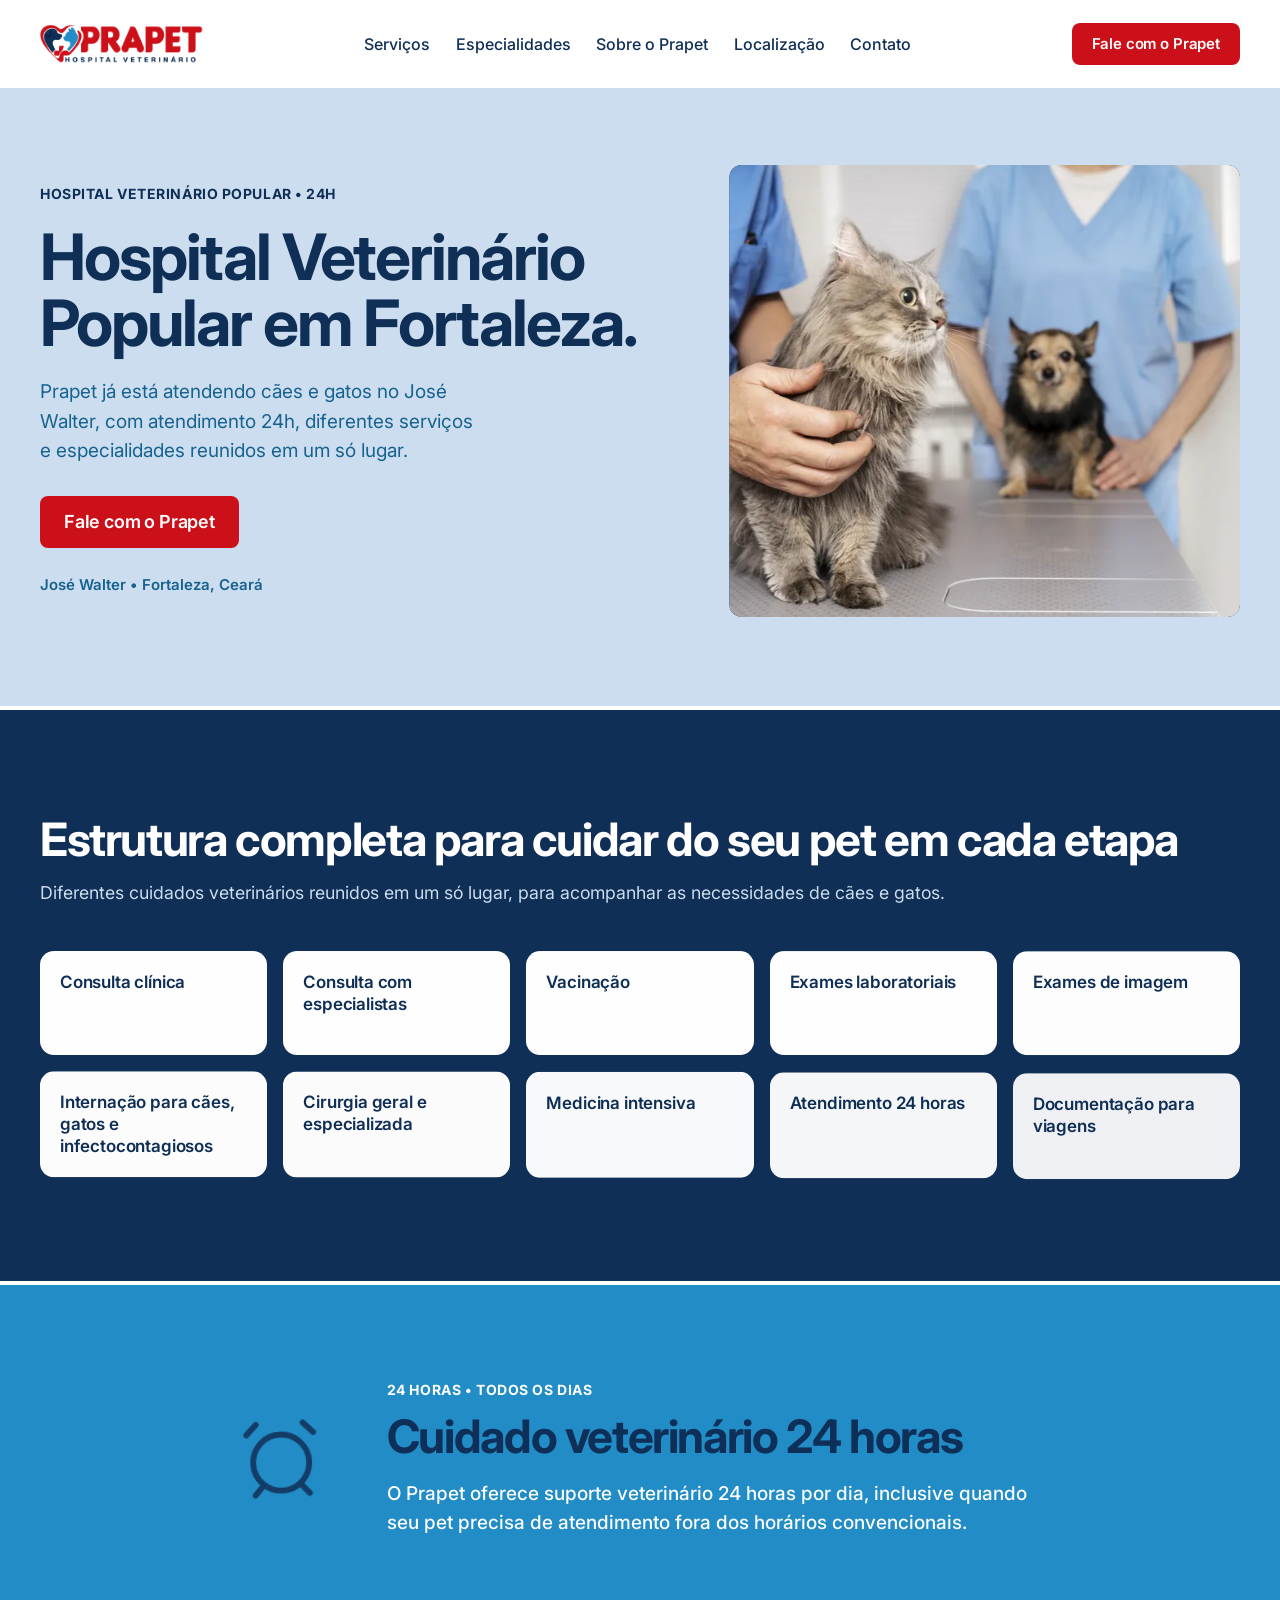
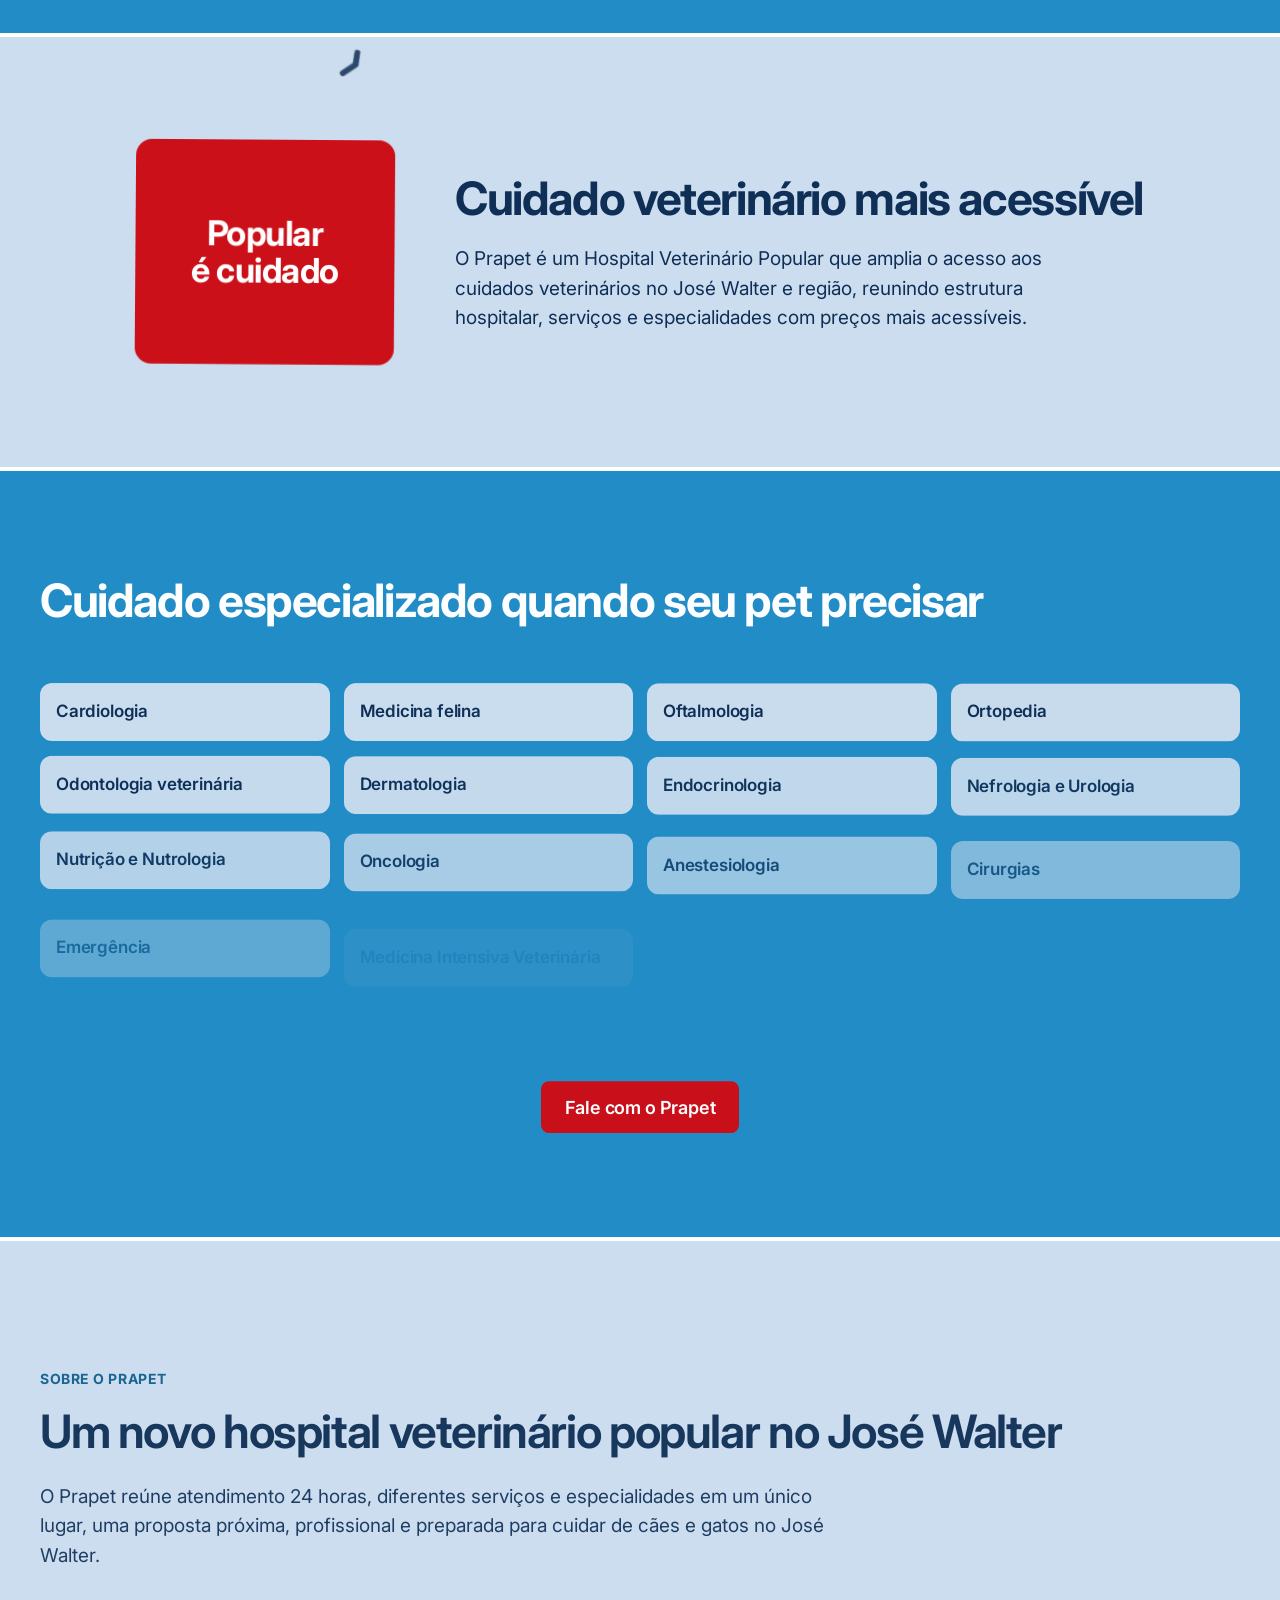
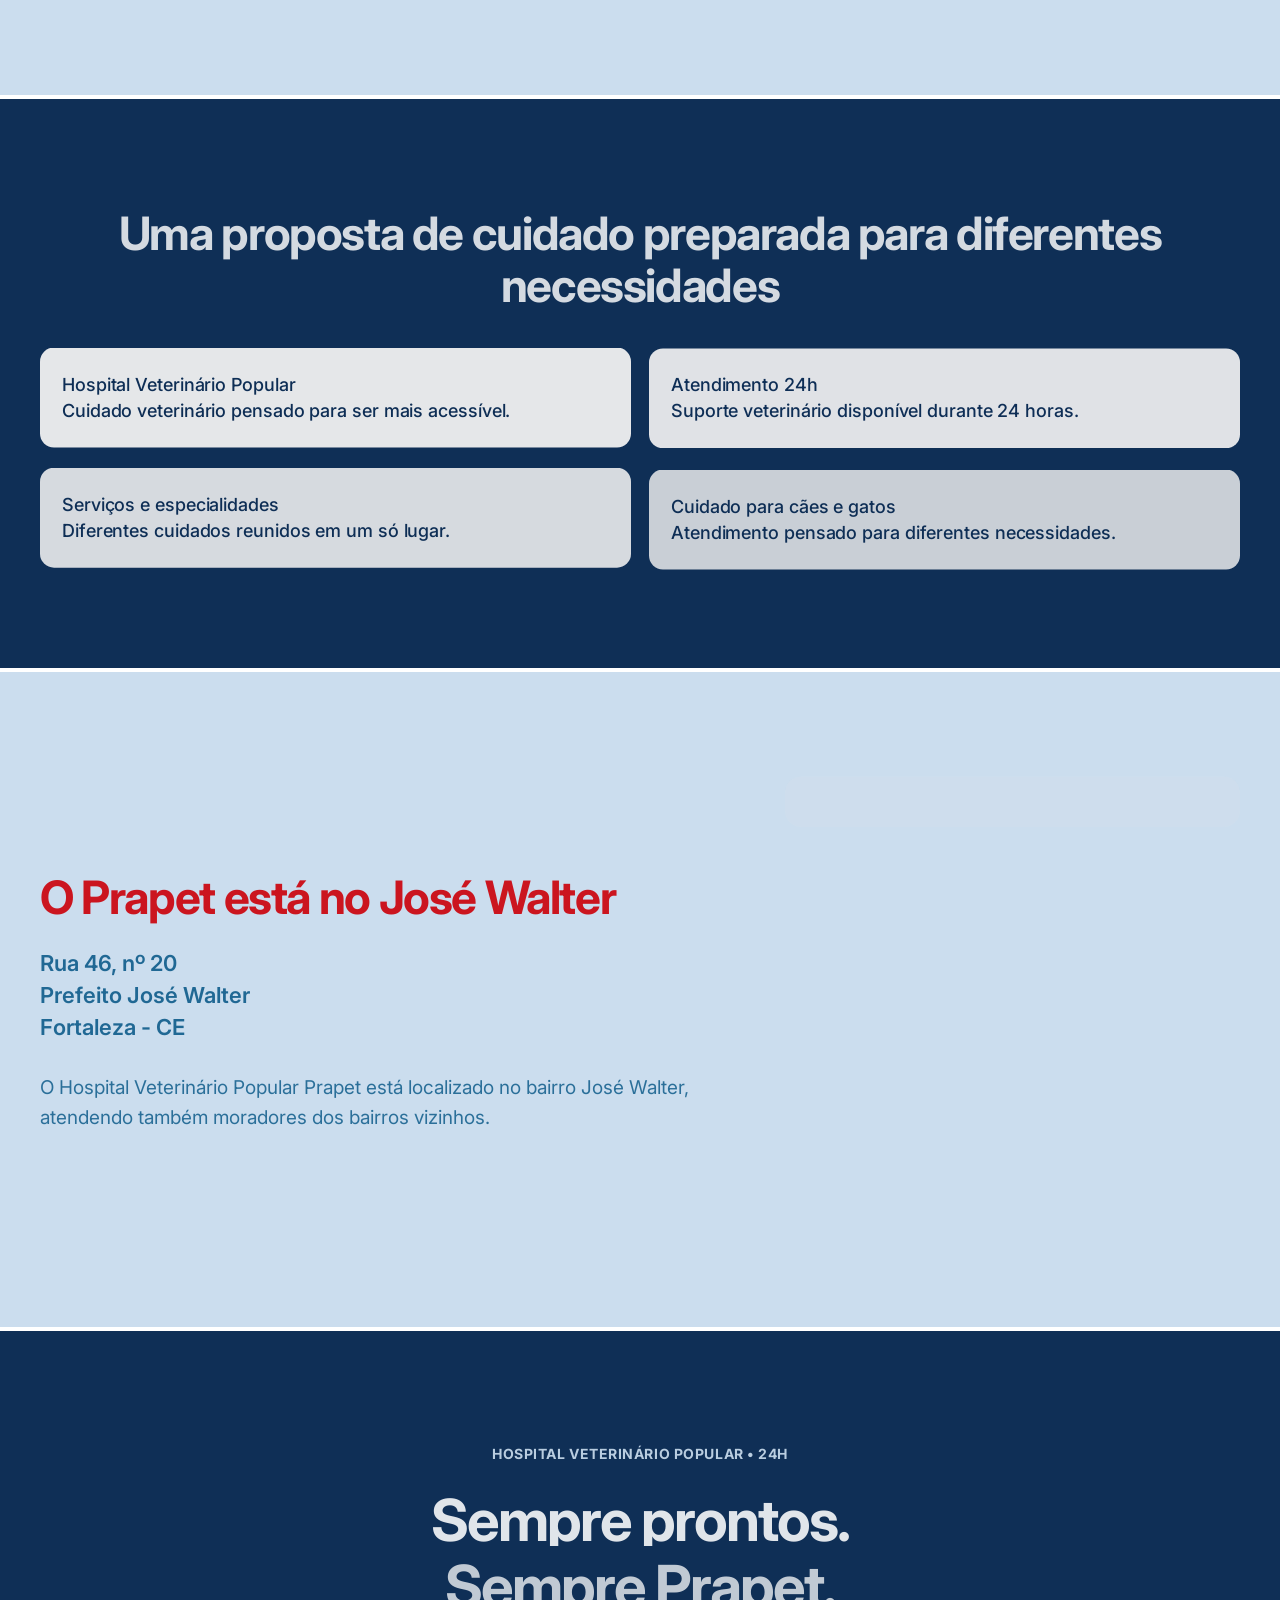
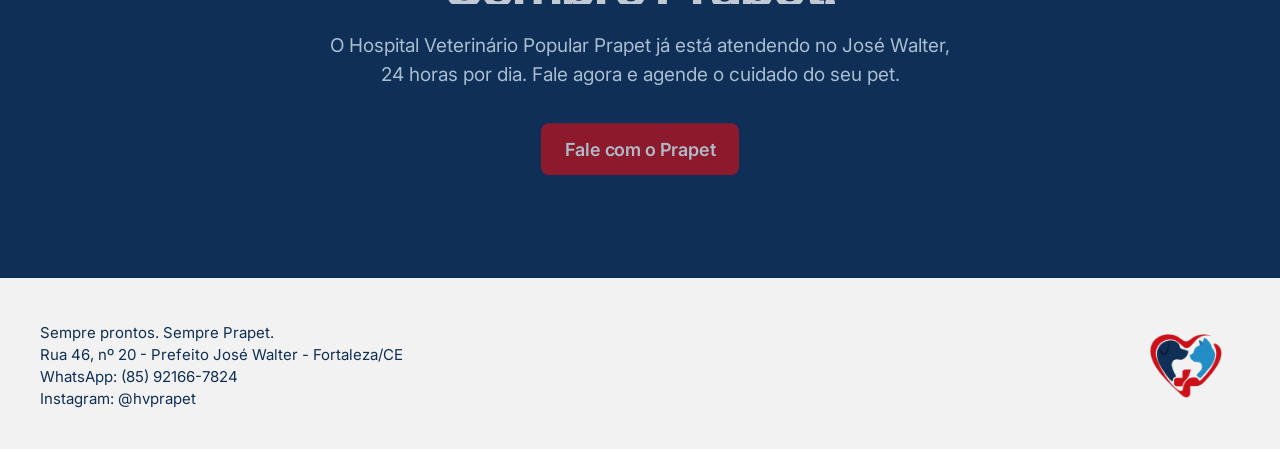
==== site/index.html @ 377caea8 "first commit" ====
<!DOCTYPE html>
<html lang="pt-BR">
<head>
  <meta charset="UTF-8">
  <meta name="viewport" content="width=device-width, initial-scale=1">
  <title>Prapet | Hospital Veterinário Popular 24h em Fortaleza</title>
  <meta name="description" content="Hospital Veterinário Popular no José Walter, em Fortaleza. Atendimento 24 horas para cães e gatos, com consultas, especialidades, cirurgias, exames e internação.">
  <meta name="theme-color" content="#0F2F56">

  <meta property="og:type" content="website">
  <meta property="og:locale" content="pt_BR">
  <meta property="og:title" content="Prapet | Hospital Veterinário Popular 24h em Fortaleza">
  <meta property="og:description" content="Atendimento 24h para cães e gatos no José Walter, com serviços e especialidades reunidos em um só lugar.">
  <meta property="og:image" content="assets/img/hero-atendimento-1400.jpg">

  <link rel="icon" type="image/png" sizes="32x32" href="assets/img/favicon-32.png">
  <link rel="apple-touch-icon" href="assets/img/apple-touch-icon.png">

  <link rel="preload" href="assets/fonts/Inter-Variable-latin.woff2" as="font" type="font/woff2" crossorigin>
  <link rel="preload" as="image" type="image/webp" imagesrcset="assets/img/hero-atendimento-900.webp 900w, assets/img/hero-atendimento-1400.webp 1400w" imagesizes="(min-width: 900px) 500px, 100vw">

  <link rel="stylesheet" href="js/vendor/lenis.css">
  <link rel="stylesheet" href="css/style.css">

  <!-- Marca o documento para os estados iniciais das animações; removido se o GSAP não carregar -->
  <script>document.documentElement.classList.add('js');</script>

  <script type="application/ld+json">
  {
    "@context": "https://schema.org",
    "@type": "VeterinaryCare",
    "name": "Prapet Hospital Veterinário",
    "description": "Hospital Veterinário Popular com atendimento 24 horas para cães e gatos.",
    "telephone": "+55 85 92166-7824",
    "address": {
      "@type": "PostalAddress",
      "streetAddress": "Rua 46, nº 20",
      "addressLocality": "Fortaleza",
      "addressRegion": "CE",
      "postalCode": "60750-600",
      "addressCountry": "BR"
    },
    "openingHoursSpecification": {
      "@type": "OpeningHoursSpecification",
      "dayOfWeek": ["Monday","Tuesday","Wednesday","Thursday","Friday","Saturday","Sunday"],
      "opens": "00:00",
      "closes": "23:59"
    },
    "sameAs": ["https://instagram.com/hvprapet"]
  }
  </script>
</head>
<body>
  <a class="skip-link" href="#conteudo">Pular para o conteúdo</a>

  <!-- CABEÇALHO -->
  <header class="site-header" id="topo">
    <div class="container header__inner">
      <a href="#inicio" class="header__brand" aria-label="Prapet Hospital Veterinário, voltar ao início">
        <picture>
          <source srcset="assets/img/prapet-logo.webp" type="image/webp">
          <img src="assets/img/prapet-logo.png" alt="Prapet Hospital Veterinário" width="400" height="96">
        </picture>
      </a>

      <nav class="header__nav" aria-label="Navegação principal">
        <ul>
          <li><a href="#servicos">Serviços</a></li>
          <li><a href="#especialidades">Especialidades</a></li>
          <li><a href="#sobre">Sobre o Prapet</a></li>
          <li><a href="#localizacao">Localização</a></li>
          <li><a href="#contato">Contato</a></li>
        </ul>
      </nav>

      <a class="btn btn--sm header__cta" href="https://wa.me/5585921667824?text=Ol%C3%A1%2C%20gostaria%20de%20falar%20com%20o%20Prapet." target="_blank" rel="noopener">Fale com o Prapet</a>

      <button class="menu-toggle" type="button" aria-expanded="false" aria-controls="menu-mobile" aria-label="Abrir menu">
        <span class="menu-toggle__bar"></span>
        <span class="menu-toggle__bar"></span>
      </button>
    </div>

    <div class="mobile-menu" id="menu-mobile" hidden>
      <nav class="container" aria-label="Navegação mobile">
        <ul>
          <li><a href="#servicos">Serviços</a></li>
          <li><a href="#especialidades">Especialidades</a></li>
          <li><a href="#sobre">Sobre o Prapet</a></li>
          <li><a href="#localizacao">Localização</a></li>
          <li><a href="#contato">Contato</a></li>
        </ul>
        <a class="btn" href="https://wa.me/5585921667824?text=Ol%C3%A1%2C%20gostaria%20de%20falar%20com%20o%20Prapet." target="_blank" rel="noopener">Fale com o Prapet</a>
      </nav>
    </div>
  </header>

  <main id="conteudo">

    <!-- HERO -->
    <section class="band band--light hero" id="inicio" aria-labelledby="hero-title">
      <div class="container hero__grid">
        <div class="hero__content">
          <p class="eyebrow" data-hero>Hospital Veterinário Popular • 24h</p>
          <h1 class="hero__title" id="hero-title">
            <span class="line"><span class="line__inner">Hospital Veterinário</span></span>
            <span class="line"><span class="line__inner">Popular em Fortaleza.</span></span>
          </h1>
          <p class="hero__lead" data-hero>Prapet já está atendendo cães e gatos no José Walter, com atendimento 24h, diferentes serviços e especialidades reunidos em um só lugar.</p>
          <a class="btn" data-hero href="https://wa.me/5585921667824?text=Ol%C3%A1%2C%20gostaria%20de%20agendar%20um%20atendimento%20no%20Prapet." target="_blank" rel="noopener">Fale com o Prapet</a>
          <p class="hero__place" data-hero>José Walter • Fortaleza, Ceará</p>
        </div>

        <figure class="hero__media">
          <picture>
            <source type="image/webp" srcset="assets/img/hero-atendimento-900.webp 900w, assets/img/hero-atendimento-1400.webp 1400w" sizes="(min-width: 900px) 500px, 100vw">
            <img src="assets/img/hero-atendimento-1400.jpg" alt="Veterinários atendendo um gato de pelo longo e um cachorro pequeno sobre a mesa de exame" width="1400" height="933" fetchpriority="high">
          </picture>
        </figure>
      </div>
    </section>

    <!-- SERVIÇOS -->
    <section class="band band--navy section" id="servicos" aria-labelledby="servicos-title">
      <div class="container">
        <header class="section__head">
          <h2 class="h2" id="servicos-title" data-reveal>Estrutura completa para cuidar do seu pet em cada etapa</h2>
          <p class="section__sub" data-reveal>Diferentes cuidados veterinários reunidos em um só lugar, para acompanhar as necessidades de cães e gatos.</p>
        </header>

        <ul class="services-grid" data-stagger>
          <li class="card card--white">Consulta clínica</li>
          <li class="card card--white">Consulta com especialistas</li>
          <li class="card card--white">Vacinação</li>
          <li class="card card--white">Exames laboratoriais</li>
          <li class="card card--white">Exames de imagem</li>
          <li class="card card--white">Internação para cães, gatos e infectocontagiosos</li>
          <li class="card card--white">Cirurgia geral e especializada</li>
          <li class="card card--white">Medicina intensiva</li>
          <li class="card card--white">Atendimento 24 horas</li>
          <li class="card card--white">Documentação para viagens</li>
        </ul>
      </div>
    </section>

    <!-- ATENDIMENTO 24H -->
    <section class="band band--blue section section--compact" aria-labelledby="h24-title">
      <div class="container h24">
        <svg class="h24__icon" viewBox="0 0 100 100" fill="none" stroke="currentColor" stroke-width="6.5" stroke-linecap="round" stroke-linejoin="round" aria-hidden="true">
          <g class="h24__bells">
            <path d="M13 22 L24 11" />
            <path d="M87 22 L76 11" />
          </g>
          <circle cx="50" cy="54" r="31" />
          <path d="M28 80 L20 89" />
          <path d="M72 80 L80 89" />
          <g class="h24__hands">
            <path d="M50 38 V55 L60 64" />
          </g>
        </svg>

        <div class="h24__text">
          <p class="eyebrow eyebrow--white" data-reveal>24 horas • Todos os dias</p>
          <h2 class="h2 h2--navy" id="h24-title" data-reveal>Cuidado veterinário 24 horas</h2>
          <p class="h24__desc" data-reveal>O Prapet oferece suporte veterinário 24 horas por dia, inclusive quando seu pet precisa de atendimento fora dos horários convencionais.</p>
        </div>
      </div>
    </section>

    <!-- MANIFESTO: CUIDADO ACESSÍVEL -->
    <section class="band band--light section" aria-labelledby="acessivel-title">
      <div class="container manifesto">
        <div class="manifesto__card" aria-hidden="true">
          <span>Popular<br>é cuidado</span>
        </div>
        <div class="manifesto__text">
          <h2 class="h2 h2--navy" id="acessivel-title" data-reveal>Cuidado veterinário mais acessível</h2>
          <p class="body-lg" data-reveal>O Prapet é um Hospital Veterinário Popular que amplia o acesso aos cuidados veterinários no José Walter e região, reunindo estrutura hospitalar, serviços e especialidades com preços mais acessíveis.</p>
        </div>
      </div>
    </section>

    <!-- ESPECIALIDADES -->
    <section class="band band--blue section" id="especialidades" aria-labelledby="especialidades-title">
      <div class="container">
        <header class="section__head section__head--wide">
          <h2 class="h2" id="especialidades-title" data-reveal>Cuidado especializado quando seu pet precisar</h2>
        </header>

        <ul class="specialties-grid" data-stagger>
          <li class="card card--light">Cardiologia</li>
          <li class="card card--light">Medicina felina</li>
          <li class="card card--light">Oftalmologia</li>
          <li class="card card--light">Ortopedia</li>
          <li class="card card--light">Odontologia veterinária</li>
          <li class="card card--light">Dermatologia</li>
          <li class="card card--light">Endocrinologia</li>
          <li class="card card--light">Nefrologia e Urologia</li>
          <li class="card card--light">Nutrição e Nutrologia</li>
          <li class="card card--light">Oncologia</li>
          <li class="card card--light">Anestesiologia</li>
          <li class="card card--light">Cirurgias</li>
          <li class="card card--light">Emergência</li>
          <li class="card card--light">Medicina Intensiva Veterinária</li>
          <li class="card card--light">Fisioterapia</li>
          <li class="card card--light">Diagnóstico por Imagem</li>
          <li class="card card--light">Patologia</li>
          <li class="card card--light">Medicina de Animais Silvestres</li>
        </ul>

        <div class="section__cta" data-reveal>
          <a class="btn" href="https://wa.me/5585921667824?text=Ol%C3%A1%2C%20gostaria%20de%20saber%20sobre%20as%20especialidades%20do%20Prapet." target="_blank" rel="noopener">Fale com o Prapet</a>
        </div>
      </div>
    </section>

    <!-- SOBRE -->
    <section class="band band--light section" id="sobre" aria-labelledby="sobre-title">
      <div class="container about">
        <p class="eyebrow eyebrow--blue" data-reveal>Sobre o Prapet</p>
        <h2 class="h2 h2--navy h2--semi" id="sobre-title" data-reveal>Um novo hospital veterinário popular no José Walter</h2>
        <p class="body-lg about__desc" data-reveal>O Prapet reúne atendimento 24 horas, diferentes serviços e especialidades em um único lugar, uma proposta próxima, profissional e preparada para cuidar de cães e gatos no José Walter.</p>
      </div>
    </section>

    <!-- PROPOSTA DE CUIDADO -->
    <section class="band band--navy section" aria-labelledby="proposta-title">
      <div class="container">
        <h2 class="h2 proposal__title" id="proposta-title" data-reveal>Uma proposta de cuidado preparada para diferentes necessidades</h2>

        <ul class="proposal-grid" data-stagger>
          <li class="card card--soft proposal__item">
            <h3>Hospital Veterinário Popular</h3>
            <p>Cuidado veterinário pensado para ser mais acessível.</p>
          </li>
          <li class="card card--soft proposal__item">
            <h3>Atendimento 24h</h3>
            <p>Suporte veterinário disponível durante 24 horas.</p>
          </li>
          <li class="card card--soft proposal__item">
            <h3>Serviços e especialidades</h3>
            <p>Diferentes cuidados reunidos em um só lugar.</p>
          </li>
          <li class="card card--soft proposal__item">
            <h3>Cuidado para cães e gatos</h3>
            <p>Atendimento pensado para diferentes necessidades.</p>
          </li>
        </ul>
      </div>
    </section>

    <!-- LOCALIZAÇÃO -->
    <section class="band band--light section" id="localizacao" aria-labelledby="localizacao-title">
      <div class="container location">
        <div class="location__text">
          <h2 class="h2 h2--red" id="localizacao-title" data-reveal>O Prapet está no José Walter</h2>
          <address class="location__address" data-reveal>
            Rua 46, nº 20<br>
            Prefeito José Walter<br>
            Fortaleza - CE
          </address>
          <p class="location__desc" data-reveal>O Hospital Veterinário Popular Prapet está localizado no bairro José Walter, atendendo também moradores dos bairros vizinhos.</p>
        </div>

        <div class="location__map">
          <iframe
            src="https://www.google.com/maps?q=Prapet+Hospital+Veterin%C3%A1rio,+Rua+46,+20,+Prefeito+Jos%C3%A9+Walter,+Fortaleza+-+CE,+60750-600&z=17&output=embed"
            title="Mapa: Prapet Hospital Veterinário, Rua 46, nº 20, Prefeito José Walter, Fortaleza - CE"
            loading="lazy"
            referrerpolicy="no-referrer-when-downgrade"
            allowfullscreen></iframe>
        </div>
      </div>
    </section>

    <!-- CTA FINAL -->
    <section class="band band--navy section section--cta" id="contato" aria-labelledby="contato-title">
      <div class="container final-cta">
        <p class="eyebrow eyebrow--light" data-reveal>Hospital Veterinário Popular • 24h</p>
        <h2 class="final-cta__title" id="contato-title">
          <span class="line"><span class="line__inner">Sempre prontos.</span></span>
          <span class="line"><span class="line__inner">Sempre Prapet.</span></span>
        </h2>
        <p class="final-cta__desc" data-reveal>O Hospital Veterinário Popular Prapet já está atendendo no José Walter, 24 horas por dia. Fale agora e agende o cuidado do seu pet.</p>
        <div data-reveal>
          <a class="btn" href="https://wa.me/5585921667824?text=Ol%C3%A1%2C%20vim%20pelo%20site%20e%20gostaria%20de%20falar%20com%20o%20Prapet." target="_blank" rel="noopener">Fale com o Prapet</a>
        </div>
      </div>
    </section>
  </main>

  <!-- RODAPÉ -->
  <footer class="site-footer">
    <div class="container footer__inner">
      <div class="footer__info">
        <p>Sempre prontos. Sempre Prapet.</p>
        <p>Rua 46, nº 20 - Prefeito José Walter - Fortaleza/CE</p>
        <p>WhatsApp: <a href="https://wa.me/5585921667824" target="_blank" rel="noopener">(85) 92166-7824</a></p>
        <p>Instagram: <a href="https://instagram.com/hvprapet" target="_blank" rel="noopener">@hvprapet</a></p>
      </div>
      <a href="#inicio" class="footer__symbol" aria-label="Voltar ao início">
        <picture>
          <source srcset="assets/img/prapet-simbolo.webp" type="image/webp">
          <img src="assets/img/prapet-simbolo.png" alt="" width="333" height="295" loading="lazy">
        </picture>
      </a>
    </div>
  </footer>

  <script src="js/vendor/gsap.min.js" defer></script>
  <script src="js/vendor/ScrollTrigger.min.js" defer></script>
  <script src="js/vendor/lenis.min.js" defer></script>
  <script src="js/main.js" defer></script>
</body>
</html>
---- site/js/vendor/lenis.css ----
html.lenis,html.lenis body{height:auto}.lenis:not(.lenis-autoToggle).lenis-stopped{overflow:clip}.lenis.lenis-smooth [data-lenis-prevent]{overscroll-behavior:contain}.lenis.lenis-smooth iframe{pointer-events:none}.lenis.lenis-autoToggle{transition-property:overflow;transition-duration:1ms;transition-behavior:allow-discrete}
---- site/css/style.css ----
/* ==========================================================================
   Prapet Hospital Veterinário — Landing page
   Paleta extraída da logo oficial (vermelho, navy, azul) + tons de apoio.
   ========================================================================== */

@font-face {
  font-family: "Inter";
  src: url("../assets/fonts/Inter-Variable-latin.woff2") format("woff2-variations"),
       url("../assets/fonts/Inter-Variable-latin.woff2") format("woff2");
  font-weight: 100 900;
  font-style: normal;
  font-display: swap;
}

:root {
  /* Marca (amostrado da logo) */
  --red: #cb1019;
  --red-hover: #a90d15;
  --navy: #0f2f56;
  --blue: #228cc6;

  /* Apoio */
  --blue-ink: #17628f;     /* azul da marca escurecido para texto sobre azul claro (AA) */
  --light: #cbddee;        /* fundo institucional claro */
  --soft: #f2f2f2;         /* cards da proposta e rodapé */
  --white: #ffffff;

  --font: "Inter", system-ui, -apple-system, "Segoe UI", Roboto, Arial, sans-serif;

  --container: 1200px;
  --gutter: clamp(20px, 4vw, 32px);
  --header-h: 88px;

  --radius-btn: 8px;
  --radius-card: 14px;
  --radius-media: 12px;

  --section-y: clamp(72px, 9vw, 104px);
  --separator: 4px;

  --ease-out: cubic-bezier(0.22, 1, 0.36, 1);
}

/* --------------------------------------------------------------------------
   Base
   -------------------------------------------------------------------------- */
*,
*::before,
*::after { box-sizing: border-box; }

html {
  -webkit-text-size-adjust: 100%;
  text-size-adjust: 100%;
}

body {
  margin: 0;
  font-family: var(--font);
  font-optical-sizing: auto;
  font-size: 1rem;
  line-height: 1.5;
  color: var(--navy);
  background: var(--white);
  -webkit-font-smoothing: antialiased;
  -moz-osx-font-smoothing: grayscale;
  text-rendering: optimizeLegibility;
  -webkit-tap-highlight-color: transparent;
}

h1, h2, h3, p, ul, figure, address { margin: 0; }
ul { padding: 0; list-style: none; }
img, svg, iframe { display: block; max-width: 100%; }
img { height: auto; }
address { font-style: normal; }
a { color: inherit; }

:focus-visible {
  outline: 3px solid var(--red);
  outline-offset: 3px;
  border-radius: 4px;
}

::selection { background: var(--red); color: var(--white); }

.skip-link {
  position: absolute;
  left: 16px;
  top: -60px;
  z-index: 100;
  padding: 10px 16px;
  background: var(--navy);
  color: var(--white);
  border-radius: var(--radius-btn);
  font-weight: 600;
  text-decoration: none;
  transition: top 0.2s;
}
.skip-link:focus { top: 12px; }

.container {
  width: 100%;
  max-width: calc(var(--container) + var(--gutter) * 2);
  margin-inline: auto;
  padding-inline: var(--gutter);
}

/* --------------------------------------------------------------------------
   Tipografia
   -------------------------------------------------------------------------- */
.eyebrow {
  font-size: 0.875rem;
  font-weight: 700;
  letter-spacing: 0.04em;
  line-height: 1.3;
  text-transform: uppercase;
}
.eyebrow--white { color: var(--white); }
.eyebrow--blue  { color: var(--blue-ink); }
.eyebrow--light { color: var(--light); }

.h2 {
  font-size: clamp(1.875rem, 1.25rem + 2.1vw, 2.875rem);
  font-weight: 700;
  line-height: 1.12;
  letter-spacing: -0.03em;
  color: var(--white);
  text-wrap: pretty;
}
.h2--navy { color: var(--navy); }
.h2--red  { color: var(--red); }
.h2--semi { font-weight: 650; }

.body-lg {
  font-size: clamp(1.0625rem, 1rem + 0.25vw, 1.1875rem);
  line-height: 1.55;
}

/* Máscara para revelar linhas (títulos animados) */
.line { display: block; overflow: hidden; padding-bottom: 0.08em; margin-bottom: -0.08em; }
.line__inner { display: block; }

/* --------------------------------------------------------------------------
   Botão
   -------------------------------------------------------------------------- */
.btn {
  display: inline-flex;
  align-items: center;
  justify-content: center;
  min-height: 52px;
  padding: 0 24px;
  border-radius: var(--radius-btn);
  background: var(--red);
  color: var(--white);
  font-size: 1.125rem;
  font-weight: 600;
  letter-spacing: -0.01em;
  text-decoration: none;
  white-space: nowrap;
  transition: background-color 0.25s var(--ease-out), transform 0.25s var(--ease-out);
}
.btn:hover { background: var(--red-hover); }
.btn:active { transform: scale(0.97); }
.btn--sm {
  min-height: 42px;
  padding: 0 20px;
  font-size: 0.9375rem;
}

/* --------------------------------------------------------------------------
   Faixas de cor (seções)
   -------------------------------------------------------------------------- */
.band--light { background: var(--light); }
.band--navy  { background: var(--navy); }
.band--blue  { background: var(--blue); }

/* Linha branca fina entre as faixas, como no original */
.band + .band { border-top: var(--separator) solid var(--white); }

.section { padding-block: var(--section-y); }
.section--compact { padding-block: clamp(64px, 7.5vw, 96px); }

[id] { scroll-margin-top: var(--header-h); }

.section__head { max-width: 1140px; margin-bottom: clamp(32px, 4vw, 44px); }
.section__head--wide { margin-bottom: clamp(36px, 5vw, 56px); }
.section__sub {
  margin-top: 14px;
  font-size: clamp(1rem, 0.95rem + 0.2vw, 1.125rem);
  line-height: 1.5;
  color: var(--light);
}
.section__cta {
  display: flex;
  justify-content: center;
  margin-top: clamp(40px, 5vw, 52px);
}

/* --------------------------------------------------------------------------
   Cards
   -------------------------------------------------------------------------- */
.card {
  border-radius: var(--radius-card);
  color: var(--navy);
}
.card--white { background: var(--white); }
.card--light { background: var(--light); }
.card--soft  { background: var(--soft); }

/* --------------------------------------------------------------------------
   Cabeçalho
   -------------------------------------------------------------------------- */
.site-header {
  position: sticky;
  top: 0;
  z-index: 50;
  background: var(--white);
  transition: box-shadow 0.3s var(--ease-out);
}
.site-header.is-scrolled { box-shadow: 0 1px 0 rgba(15, 47, 86, 0.08), 0 8px 24px -12px rgba(15, 47, 86, 0.18); }

.header__inner {
  display: flex;
  align-items: center;
  justify-content: space-between;
  gap: 24px;
  height: var(--header-h);
}

.header__brand { display: block; flex-shrink: 0; }
.header__brand img { width: 164px; }

.header__nav ul {
  display: flex;
  gap: clamp(16px, 2vw, 26px);
}
.header__nav a {
  position: relative;
  font-size: 1rem;
  font-weight: 500;
  text-decoration: none;
  color: var(--navy);
  padding-block: 8px;
}
.header__nav a::after {
  content: "";
  position: absolute;
  left: 0;
  right: 0;
  bottom: 2px;
  height: 2px;
  border-radius: 2px;
  background: var(--red);
  transform: scaleX(0);
  transform-origin: right;
  transition: transform 0.35s var(--ease-out);
}
.header__nav a:hover::after,
.header__nav a.is-active::after {
  transform: scaleX(1);
  transform-origin: left;
}

.menu-toggle {
  display: none;
  position: relative;
  width: 44px;
  height: 44px;
  margin-right: -10px;
  padding: 0;
  border: 0;
  background: transparent;
  cursor: pointer;
}
.menu-toggle__bar {
  position: absolute;
  left: 11px;
  width: 22px;
  height: 2px;
  border-radius: 2px;
  background: var(--navy);
  transition: transform 0.35s var(--ease-out);
}
.menu-toggle__bar:first-child { top: 17px; }
.menu-toggle__bar:last-child  { top: 25px; }
.menu-toggle[aria-expanded="true"] .menu-toggle__bar:first-child { transform: translateY(4px) rotate(45deg); }
.menu-toggle[aria-expanded="true"] .menu-toggle__bar:last-child  { transform: translateY(-4px) rotate(-45deg); }

.mobile-menu {
  position: absolute;
  top: 100%;
  left: 0;
  right: 0;
  height: calc(100dvh - var(--header-h));
  background: var(--white);
  border-top: 1px solid rgba(15, 47, 86, 0.08);
  overflow-y: auto;
  overscroll-behavior: contain;
}
.mobile-menu nav {
  display: flex;
  flex-direction: column;
  gap: 32px;
  padding-block: 24px 40px;
}
.mobile-menu li { border-bottom: 1px solid rgba(15, 47, 86, 0.1); }
.mobile-menu li a {
  display: block;
  padding: 18px 0;
  font-size: 1.375rem;
  font-weight: 600;
  letter-spacing: -0.02em;
  text-decoration: none;
}
.mobile-menu .btn { width: 100%; }

/* --------------------------------------------------------------------------
   Hero
   -------------------------------------------------------------------------- */
.hero { padding-block: clamp(48px, 6vw, 84px) clamp(64px, 7vw, 100px); }

.hero__grid {
  display: grid;
  grid-template-columns: minmax(0, 1.2fr) minmax(0, 1fr);
  align-items: center;
  gap: clamp(32px, 6vw, 96px);
}

.hero__content .eyebrow { margin-bottom: 20px; }

.hero__title {
  font-size: clamp(2.5rem, 1.1rem + 4.6vw, 4rem);
  font-weight: 700;
  line-height: 1.03;
  letter-spacing: -0.032em;
  color: var(--navy);
}

.hero__lead {
  max-width: 440px;
  margin-top: 22px;
  font-size: clamp(1.0625rem, 1rem + 0.25vw, 1.1875rem);
  line-height: 1.55;
  color: var(--blue-ink);
}

.hero__content .btn { margin-top: 30px; }

.hero__place {
  margin-top: 26px;
  font-size: 0.9375rem;
  font-weight: 600;
  color: var(--blue-ink);
}

.hero__media {
  position: relative;
  aspect-ratio: 489 / 433;
  border-radius: var(--radius-media);
  overflow: hidden;
  background: var(--navy);
}
.hero__media picture,
.hero__media img {
  width: 100%;
  height: 100%;
}
.hero__media img {
  object-fit: cover;
  object-position: 58% 50%;
  transform-origin: 50% 50%;
}

/* --------------------------------------------------------------------------
   Serviços
   -------------------------------------------------------------------------- */
.services-grid {
  display: grid;
  grid-template-columns: repeat(5, minmax(0, 1fr));
  gap: 16px;
}
.services-grid .card {
  min-height: 104px;
  padding: 20px;
  font-size: 1.0625rem;
  font-weight: 600;
  line-height: 1.3;
  letter-spacing: -0.01em;
}

/* --------------------------------------------------------------------------
   Atendimento 24h
   -------------------------------------------------------------------------- */
.h24 {
  display: flex;
  align-items: center;
  justify-content: center;
  gap: clamp(24px, 4.5vw, 60px);
}
.h24__icon {
  flex-shrink: 0;
  width: clamp(72px, 8vw, 96px);
  color: var(--navy);
  overflow: visible;
}
.h24__bells, .h24__hands { transform-box: view-box; }
.h24__bells { transform-origin: 50% 54%; }
.h24__hands { transform-origin: 50% 55%; }
.h24__text { max-width: 660px; }
.h24__text .eyebrow { margin-bottom: 12px; }
.h24__desc {
  margin-top: 16px;
  font-size: clamp(1.0625rem, 1rem + 0.25vw, 1.1875rem);
  font-weight: 500;
  line-height: 1.55;
  color: var(--white);
}

/* --------------------------------------------------------------------------
   Manifesto
   -------------------------------------------------------------------------- */
.manifesto {
  display: flex;
  align-items: center;
  justify-content: center;
  gap: clamp(32px, 5vw, 62px);
}
.manifesto__card {
  flex-shrink: 0;
  display: grid;
  place-items: center;
  width: 256px;
  aspect-ratio: 256 / 222;
  padding: 24px;
  border-radius: 16px;
  background: var(--red);
  color: var(--white);
  text-align: center;
  font-size: clamp(1.75rem, 1.4rem + 1vw, 2.125rem);
  font-weight: 700;
  line-height: 1.05;
  letter-spacing: -0.02em;
}
.manifesto__text { max-width: 760px; }
.manifesto__text .body-lg { margin-top: 20px; max-width: 600px; }

/* --------------------------------------------------------------------------
   Especialidades
   -------------------------------------------------------------------------- */
.specialties-grid {
  display: grid;
  grid-template-columns: repeat(4, minmax(0, 1fr));
  gap: 14px;
}
.specialties-grid .card {
  display: flex;
  align-items: center;
  min-height: 58px;
  padding: 12px 16px;
  border-radius: 12px;
  font-size: 1.0625rem;
  font-weight: 600;
  line-height: 1.25;
  letter-spacing: -0.01em;
}

/* --------------------------------------------------------------------------
   Sobre
   -------------------------------------------------------------------------- */
.about { padding-block: clamp(8px, 2vw, 24px); }
.about .eyebrow { margin-bottom: 18px; }
.about .h2 { max-width: 1060px; }
.about__desc { max-width: 820px; margin-top: 22px; }

/* --------------------------------------------------------------------------
   Proposta de cuidado
   -------------------------------------------------------------------------- */
.proposal__title {
  max-width: 1060px;
  margin: 0 auto clamp(32px, 3.5vw, 40px);
  text-align: center;
}
.proposal-grid {
  display: grid;
  grid-template-columns: repeat(2, minmax(0, 1fr));
  gap: 18px;
}
.proposal__item {
  padding: 24px 22px;
  font-size: 1.125rem;
  font-weight: 500;
  line-height: 1.45;
}
.proposal__item h3,
.proposal__item p {
  font: inherit;
  letter-spacing: -0.005em;
}

/* --------------------------------------------------------------------------
   Localização
   -------------------------------------------------------------------------- */
.location {
  display: grid;
  grid-template-columns: minmax(0, 1fr) minmax(0, 455px);
  align-items: center;
  gap: clamp(32px, 6vw, 96px);
}
.location__address {
  margin-top: 24px;
  font-size: clamp(1.1875rem, 1.1rem + 0.35vw, 1.375rem);
  font-weight: 600;
  line-height: 1.45;
  color: var(--blue-ink);
}
.location__desc {
  max-width: 660px;
  margin-top: 28px;
  font-size: clamp(1.0625rem, 1rem + 0.25vw, 1.1875rem);
  line-height: 1.55;
  color: var(--blue-ink);
}
.location__map {
  aspect-ratio: 455 / 447;
  border-radius: 16px;
  overflow: hidden;
  background: #e5e3df;
  box-shadow: 0 0 0 1px rgba(34, 140, 198, 0.35);
}
.location__map iframe {
  width: 100%;
  height: 100%;
  border: 0;
}

/* --------------------------------------------------------------------------
   CTA final
   -------------------------------------------------------------------------- */
.section--cta { padding-block: clamp(80px, 10vw, 112px); }
.final-cta {
  display: flex;
  flex-direction: column;
  align-items: center;
  text-align: center;
}
.final-cta__title {
  margin-top: 22px;
  font-size: clamp(2.5rem, 1.4rem + 3.6vw, 3.625rem);
  font-weight: 700;
  line-height: 1;
  letter-spacing: -0.035em;
  color: var(--white);
}
.final-cta__desc {
  max-width: 620px;
  margin: 26px 0 30px;
  font-size: clamp(1.0625rem, 1rem + 0.25vw, 1.1875rem);
  line-height: 1.55;
  color: var(--light);
}

/* --------------------------------------------------------------------------
   Rodapé
   -------------------------------------------------------------------------- */
.site-footer {
  background: var(--soft);
  padding-block: 44px 40px;
}
.footer__inner {
  display: flex;
  align-items: center;
  justify-content: space-between;
  gap: 32px;
}
.footer__info {
  font-size: 0.9375rem;
  line-height: 1.45;
  color: var(--navy);
}
.footer__info a {
  text-decoration: none;
  background: linear-gradient(currentColor, currentColor) 0 100% / 0 1px no-repeat;
  transition: background-size 0.35s var(--ease-out);
}
.footer__info a:hover { background-size: 100% 1px; }
.footer__symbol { display: block; flex-shrink: 0; margin-right: 18px; }
.footer__symbol img { width: 72px; transition: transform 0.4s var(--ease-out); }
.footer__symbol:hover img { transform: scale(1.06) rotate(-4deg); }

/* --------------------------------------------------------------------------
   Estados iniciais das animações (apenas com JS + GSAP ativos)
   -------------------------------------------------------------------------- */
html.js [data-hero],
html.js [data-reveal],
html.js [data-stagger] > *,
html.js .line__inner,
html.js .hero__media,
html.js .manifesto__card,
html.js .location__map { visibility: hidden; }

/* --------------------------------------------------------------------------
   Responsivo
   -------------------------------------------------------------------------- */
@media (max-width: 1100px) {
  .services-grid { grid-template-columns: repeat(3, minmax(0, 1fr)); }
  .specialties-grid { grid-template-columns: repeat(3, minmax(0, 1fr)); }
}

@media (max-width: 960px) {
  :root { --header-h: 72px; }

  .header__nav,
  .header__cta { display: none; }
  .menu-toggle { display: block; }
  .header__brand img { width: 140px; }

  .hero__grid,
  .location { grid-template-columns: 1fr; }
  .hero__media { max-width: 620px; }
  .location__map { max-width: 620px; aspect-ratio: 4 / 3; }

  .manifesto { flex-direction: column; align-items: flex-start; }
  .manifesto__card { width: 220px; }
}

@media (max-width: 720px) {
  .services-grid,
  .specialties-grid { grid-template-columns: repeat(2, minmax(0, 1fr)); }
  .proposal-grid { grid-template-columns: 1fr; }

  .h24 { flex-direction: column; align-items: flex-start; }

  .footer__inner { align-items: flex-end; }
  .footer__symbol { margin-right: 0; }
  .footer__symbol img { width: 56px; }
}

@media (max-width: 480px) {
  .services-grid { gap: 10px; }
  .services-grid .card { min-height: 96px; padding: 16px; font-size: 1rem; }
  .specialties-grid { grid-template-columns: 1fr; gap: 10px; }
  .hero__content .btn,
  .section__cta .btn,
  .final-cta .btn { width: 100%; }
  .final-cta > div { width: 100%; }
  .location__map { aspect-ratio: 1; }
}

@media (prefers-reduced-motion: reduce) {
  *,
  *::before,
  *::after {
    transition-duration: 0.01ms !important;
    animation-duration: 0.01ms !important;
  }
}
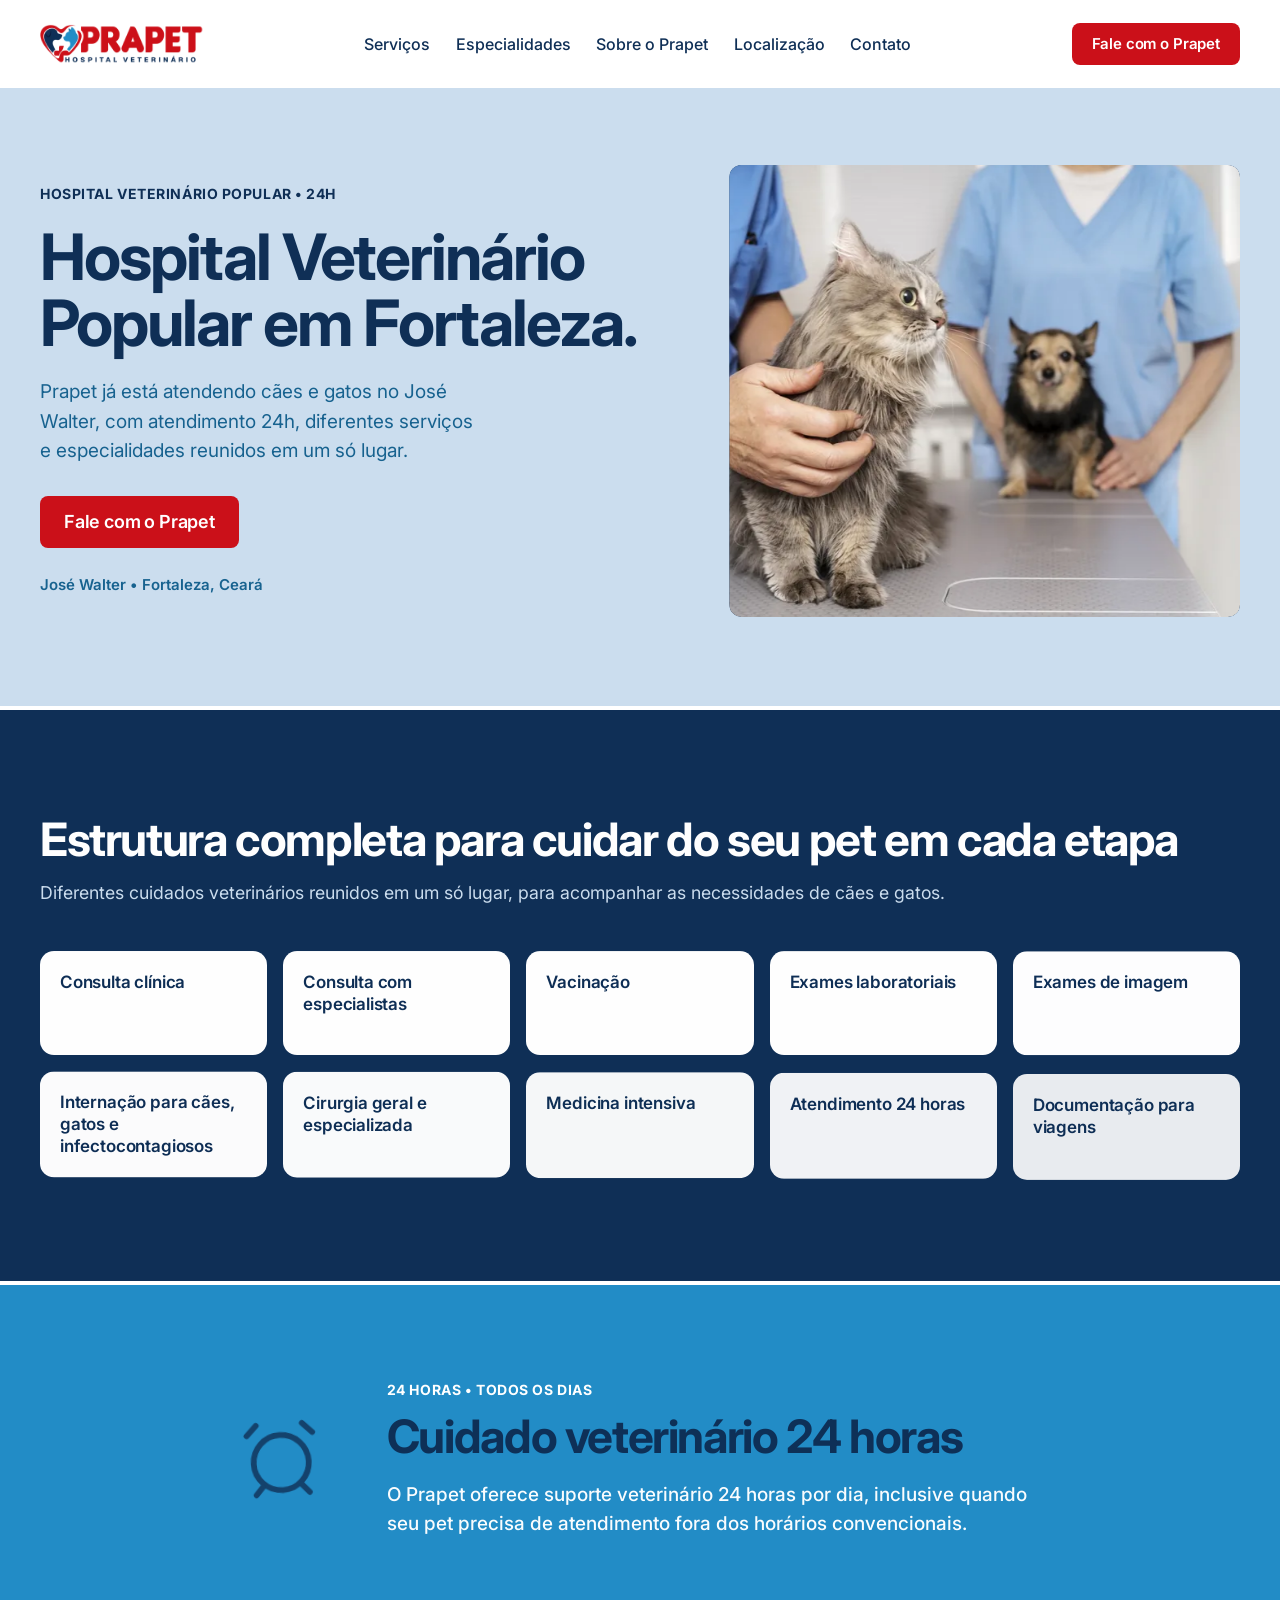
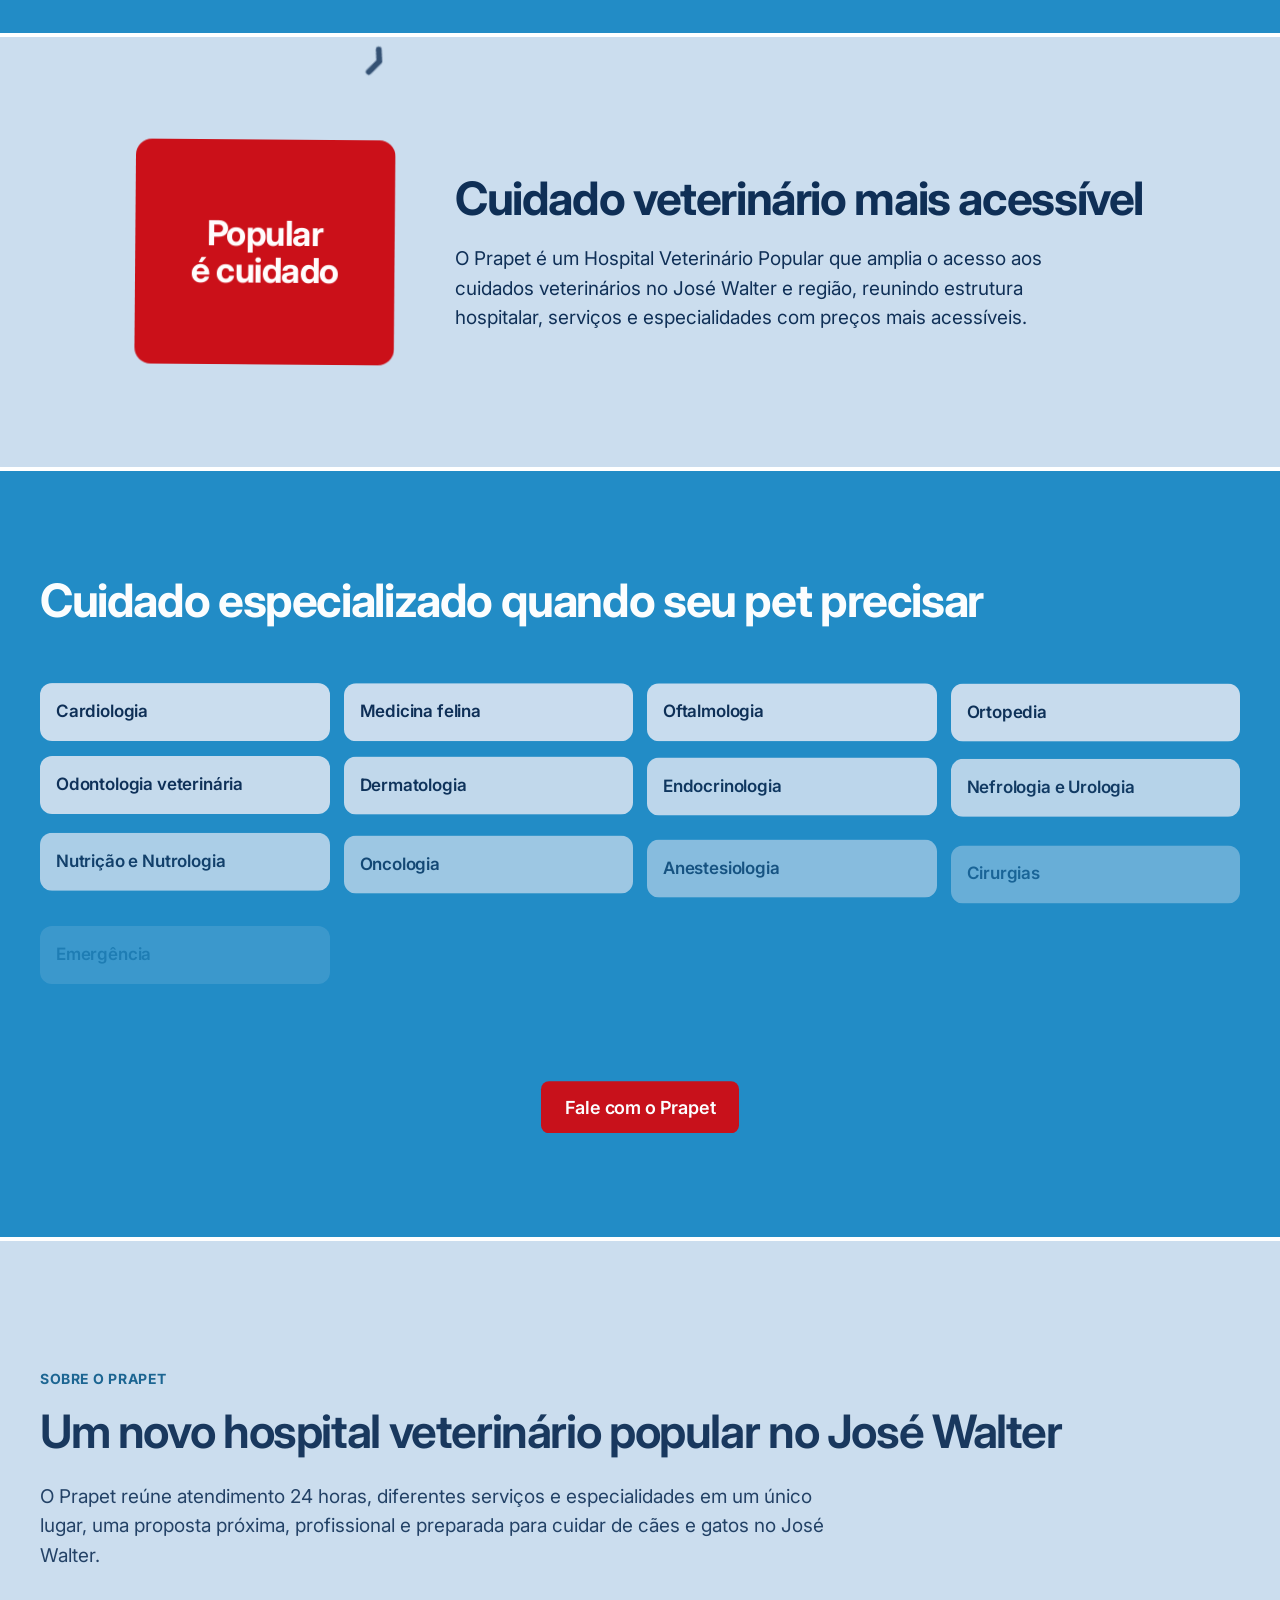
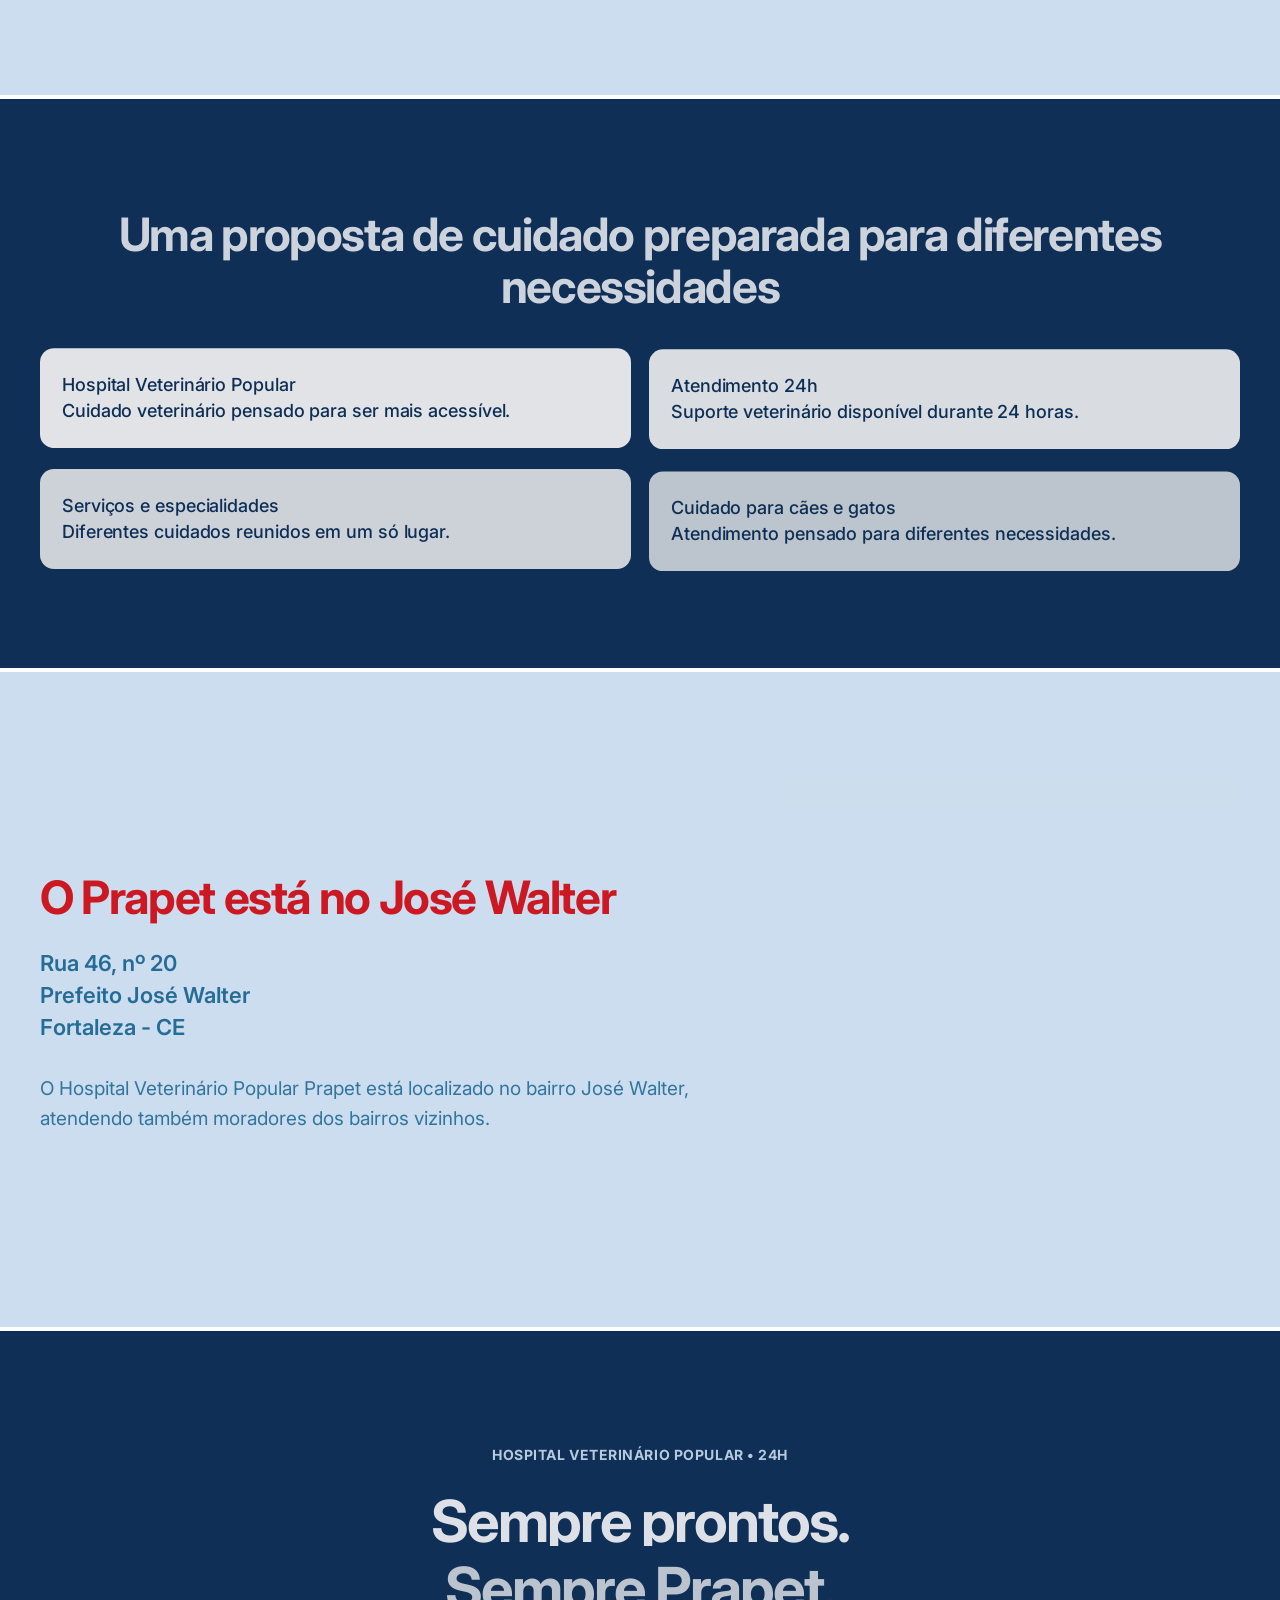
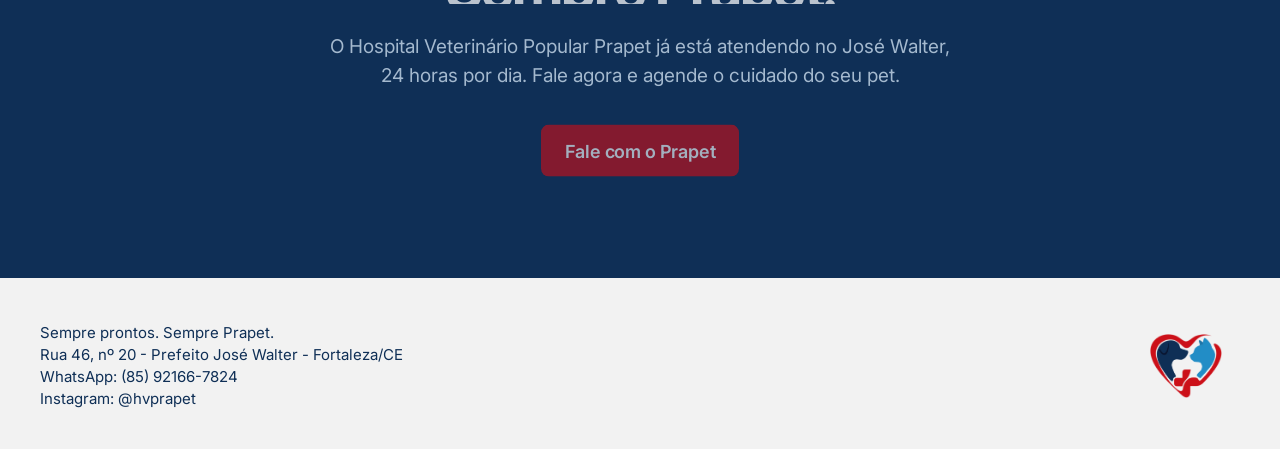
==== commit 0782bea2: "Integrate Google Tag Manager into index.html Added Google Tag Manager script for tracking." ====
--- a/site/index.html
+++ b/site/index.html
@@ -1,6 +1,13 @@
 <!DOCTYPE html>
 <html lang="pt-BR">
 <head>
+  <!-- Google Tag Manager -->
+<script>(function(w,d,s,l,i){w[l]=w[l]||[];w[l].push({'gtm.start':
+new Date().getTime(),event:'gtm.js'});var f=d.getElementsByTagName(s)[0],
+j=d.createElement(s),dl=l!='dataLayer'?'&l='+l:'';j.async=true;j.src=
+'https://www.googletagmanager.com/gtm.js?id='+i+dl;f.parentNode.insertBefore(j,f);
+})(window,document,'script','dataLayer','GTM-TKZ73D9L');</script>
+<!-- End Google Tag Manager -->
   <meta charset="UTF-8">
   <meta name="viewport" content="width=device-width, initial-scale=1">
   <title>Prapet | Hospital Veterinário Popular 24h em Fortaleza</title>
@@ -51,6 +58,10 @@
   </script>
 </head>
 <body>
+  <!-- Google Tag Manager (noscript) -->
+<noscript><iframe src="https://www.googletagmanager.com/ns.html?id=GTM-TKZ73D9L"
+height="0" width="0" style="display:none;visibility:hidden"></iframe></noscript>
+<!-- End Google Tag Manager (noscript) -->
   <a class="skip-link" href="#conteudo">Pular para o conteúdo</a>
 
   <!-- CABEÇALHO -->
